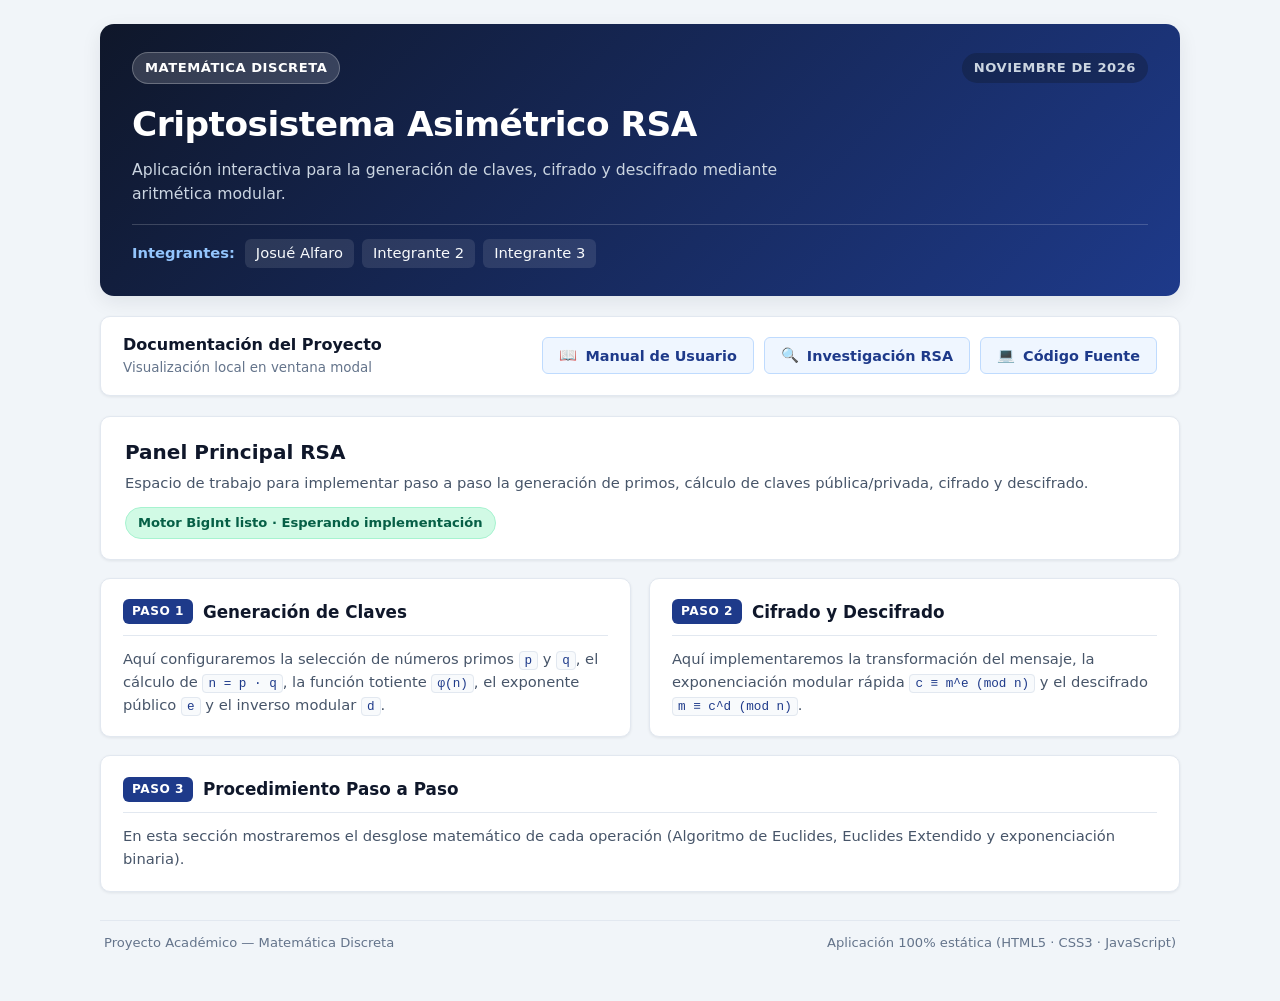
==== index.html @ b25f7390 "Estructura inicial Paso 1" ====
<!DOCTYPE html>
<html lang="es">
<head>
  <meta charset="UTF-8">
  <meta name="viewport" content="width=device-width, initial-scale=1.0">
  <title>Proyecto RSA — Matemática Discreta</title>
  <link rel="stylesheet" href="css/styles.css">
</head>
<body>
  <div class="app-shell">
    <!-- 1) Encabezado formal de presentación -->
    <header class="academic-header">
      <div class="header-top">
        <span class="course-badge">Matemática Discreta</span>
        <span class="date-badge">Noviembre de 2026</span>
      </div>
      <h1 class="project-title">Criptosistema Asimétrico RSA</h1>
      <p class="project-subtitle">
        Aplicación interactiva para la generación de claves, cifrado y descifrado mediante aritmética modular.
      </p>
      <div class="members-bar">
        <span class="members-label">Integrantes:</span>
        <ul class="members-list">
          <li>Josué Alfaro</li>
          <li>Integrante 2</li>
          <li>Integrante 3</li>
        </ul>
      </div>
    </header>

    <!-- 2) Barra de documentos locales (Modal + iframe) -->
    <nav class="docs-toolbar" aria-label="Documentación del proyecto">
      <div class="docs-toolbar-info">
        <span class="toolbar-title">Documentación del Proyecto</span>
        <span class="toolbar-hint">Visualización local en ventana modal</span>
      </div>
      <div class="docs-buttons">
        <button
          type="button"
          class="btn btn-doc"
          data-doc-src="docs/Manual_Usuario_RSA.pdf"
          data-doc-title="Manual de Usuario — RSA"
        >
          <span class="btn-icon" aria-hidden="true">&#128214;</span>
          Manual de Usuario
        </button>
        <button
          type="button"
          class="btn btn-doc"
          data-doc-src="docs/Investigacion_RSA.pdf"
          data-doc-title="Investigación Teórica — RSA"
        >
          <span class="btn-icon" aria-hidden="true">&#128269;</span>
          Investigación RSA
        </button>
        <button
          type="button"
          class="btn btn-doc"
          data-doc-src="docs/Codigo_Fuente_RSA.pdf"
          data-doc-title="Código Fuente — RSA"
        >
          <span class="btn-icon" aria-hidden="true">&#128187;</span>
          Código Fuente
        </button>
      </div>
    </nav>

    <!-- 3) Panel principal para RSA (estructura base para programar paso a paso) -->
    <main class="rsa-main" id="rsa-panel">
      <section class="panel-header-card">
        <div>
          <h2>Panel Principal RSA</h2>
          <p class="panel-description">
            Espacio de trabajo para implementar paso a paso la generación de primos, cálculo de claves pública/privada, cifrado y descifrado.
          </p>
        </div>
        <span class="status-pill" id="rsa-status">Listo para configurar</span>
      </section>

      <div class="rsa-grid">
        <!-- Paso 1: Generación de Claves -->
        <section class="rsa-card" id="rsa-keygen-section">
          <div class="card-header">
            <span class="step-badge">Paso 1</span>
            <h3>Generación de Claves</h3>
          </div>
          <div class="card-body">
            <p class="placeholder-text">
              Aquí configuraremos la selección de números primos <code>p</code> y <code>q</code>, el cálculo de <code>n = p · q</code>, la función totiente <code>φ(n)</code>, el exponente público <code>e</code> y el inverso modular <code>d</code>.
            </p>
          </div>
        </section>

        <!-- Paso 2: Cifrado y Descifrado -->
        <section class="rsa-card" id="rsa-cipher-section">
          <div class="card-header">
            <span class="step-badge">Paso 2</span>
            <h3>Cifrado y Descifrado</h3>
          </div>
          <div class="card-body">
            <p class="placeholder-text">
              Aquí implementaremos la transformación del mensaje, la exponenciación modular rápida <code>c ≡ m^e (mod n)</code> y el descifrado <code>m ≡ c^d (mod n)</code>.
            </p>
          </div>
        </section>

        <!-- Paso 3: Bitácora / Procedimiento Matemático -->
        <section class="rsa-card rsa-card-wide" id="rsa-steps-section">
          <div class="card-header">
            <span class="step-badge">Paso 3</span>
            <h3>Procedimiento Paso a Paso</h3>
          </div>
          <div class="card-body">
            <p class="placeholder-text">
              En esta sección mostraremos el desglose matemático de cada operación (Algoritmo de Euclides, Euclides Extendido y exponenciación binaria).
            </p>
          </div>
        </section>
      </div>
    </main>

    <footer class="app-footer">
      <span>Proyecto Académico — Matemática Discreta</span>
      <span>Aplicación 100% estática (HTML5 · CSS3 · JavaScript)</span>
    </footer>
  </div>

  <!-- Modal para visualizar documentos PDF locales -->
  <div
    class="modal-backdrop"
    id="doc-modal"
    role="dialog"
    aria-modal="true"
    aria-labelledby="modal-title"
    hidden
  >
    <div class="modal-window">
      <div class="modal-header">
        <h2 class="modal-title" id="modal-title">Documento</h2>
        <div class="modal-actions">
          <a
            id="modal-external-link"
            class="btn btn-secondary btn-sm"
            href="#"
            target="_blank"
            rel="noopener noreferrer"
          >
            Abrir aparte
          </a>
          <button
            type="button"
            class="btn btn-close"
            id="modal-close-btn"
            aria-label="Cerrar ventana modal"
          >
            &times;
          </button>
        </div>
      </div>
      <div class="modal-body">
        <iframe
          id="doc-iframe"
          class="doc-iframe"
          title="Visor de documento PDF"
          src=""
        ></iframe>
      </div>
    </div>
  </div>

  <!-- Scripts clásicos para compatibilidad total con file:// -->
  <script src="js/rsa.js"></script>
  <script src="js/app.js"></script>
</body>
</html>
---- css/styles.css ----
:root {
  --bg-page: #f1f5f9;
  --bg-surface: #ffffff;
  --bg-subtle: #f8fafc;
  --text-primary: #0f172a;
  --text-secondary: #475569;
  --text-muted: #64748b;
  --accent-primary: #1e3a8a;
  --accent-secondary: #2563eb;
  --accent-soft: #eff6ff;
  --border-color: #cbd5e1;
  --border-light: #e2e8f0;
  --shadow-sm: 0 1px 3px rgba(15, 23, 42, 0.08);
  --shadow-md: 0 6px 20px rgba(15, 23, 42, 0.08);
  --shadow-modal: 0 24px 48px rgba(15, 23, 42, 0.28);
  --radius-sm: 6px;
  --radius-md: 10px;
  --radius-lg: 14px;
  --font-sans: "Segoe UI", system-ui, -apple-system, BlinkMacSystemFont, Roboto, sans-serif;
  --font-mono: "Cascadia Code", "Consolas", "Courier New", monospace;
}

*,
*::before,
*::after {
  box-sizing: border-box;
  margin: 0;
  padding: 0;
}

body {
  font-family: var(--font-sans);
  background-color: var(--bg-page);
  color: var(--text-primary);
  line-height: 1.55;
  min-height: 100vh;
}

body.modal-open {
  overflow: hidden;
}

.app-shell {
  max-width: 1120px;
  margin: 0 auto;
  padding: 24px 20px 36px;
  display: flex;
  flex-direction: column;
  gap: 20px;
}

/* 1) Encabezado formal */
.academic-header {
  background: linear-gradient(135deg, #0f172a 0%, #1e3a8a 100%);
  color: #ffffff;
  padding: 28px 32px;
  border-radius: var(--radius-lg);
  box-shadow: var(--shadow-md);
}

.header-top {
  display: flex;
  flex-wrap: wrap;
  justify-content: space-between;
  align-items: center;
  gap: 10px;
  margin-bottom: 14px;
}

.course-badge,
.date-badge {
  display: inline-flex;
  align-items: center;
  font-size: 0.82rem;
  font-weight: 600;
  letter-spacing: 0.04em;
  text-transform: uppercase;
  padding: 5px 12px;
  border-radius: 999px;
}

.course-badge {
  background-color: rgba(255, 255, 255, 0.16);
  border: 1px solid rgba(255, 255, 255, 0.25);
}

.date-badge {
  background-color: rgba(15, 23, 42, 0.35);
  color: #cbd5e1;
}

.project-title {
  font-size: clamp(1.55rem, 2.8vw, 2.15rem);
  font-weight: 700;
  letter-spacing: -0.015em;
  margin-bottom: 6px;
}

.project-subtitle {
  color: #cbd5e1;
  font-size: 0.98rem;
  max-width: 72ch;
}

.members-bar {
  margin-top: 18px;
  padding-top: 14px;
  border-top: 1px solid rgba(255, 255, 255, 0.18);
  display: flex;
  flex-wrap: wrap;
  align-items: center;
  gap: 10px;
  font-size: 0.92rem;
}

.members-label {
  font-weight: 600;
  color: #93c5fd;
}

.members-list {
  list-style: none;
  display: flex;
  flex-wrap: wrap;
  gap: 8px;
}

.members-list li {
  background-color: rgba(255, 255, 255, 0.1);
  padding: 3px 11px;
  border-radius: var(--radius-sm);
  color: #f8fafc;
}

/* 2) Barra de documentos */
.docs-toolbar {
  background-color: var(--bg-surface);
  border: 1px solid var(--border-light);
  border-radius: var(--radius-md);
  padding: 16px 22px;
  box-shadow: var(--shadow-sm);
  display: flex;
  flex-wrap: wrap;
  justify-content: space-between;
  align-items: center;
  gap: 14px;
}

.docs-toolbar-info {
  display: flex;
  flex-direction: column;
}

.toolbar-title {
  font-weight: 700;
  font-size: 1rem;
  color: var(--text-primary);
}

.toolbar-hint {
  font-size: 0.84rem;
  color: var(--text-muted);
}

.docs-buttons {
  display: flex;
  flex-wrap: wrap;
  gap: 10px;
}

.btn {
  display: inline-flex;
  align-items: center;
  justify-content: center;
  gap: 8px;
  font-family: inherit;
  font-size: 0.9rem;
  font-weight: 600;
  border: 1px solid transparent;
  border-radius: var(--radius-sm);
  padding: 9px 16px;
  cursor: pointer;
  text-decoration: none;
  transition: background-color 0.16s ease, border-color 0.16s ease, transform 0.12s ease;
}

.btn:active {
  transform: translateY(1px);
}

.btn-doc {
  background-color: var(--accent-soft);
  color: var(--accent-primary);
  border-color: #bfdbfe;
}

.btn-doc:hover,
.btn-doc:focus-visible {
  background-color: var(--accent-secondary);
  color: #ffffff;
  border-color: var(--accent-secondary);
  outline: none;
}

.btn-secondary {
  background-color: var(--bg-subtle);
  color: var(--text-primary);
  border-color: var(--border-color);
}

.btn-secondary:hover,
.btn-secondary:focus-visible {
  background-color: #e2e8f0;
  outline: none;
}

.btn-sm {
  padding: 6px 12px;
  font-size: 0.82rem;
}

.btn-close {
  background-color: transparent;
  color: var(--text-secondary);
  font-size: 1.5rem;
  line-height: 1;
  padding: 4px 10px;
}

.btn-close:hover,
.btn-close:focus-visible {
  background-color: #fee2e2;
  color: #b91c1c;
  outline: none;
}

/* 3) Panel principal RSA */
.rsa-main {
  display: flex;
  flex-direction: column;
  gap: 18px;
}

.panel-header-card {
  background-color: var(--bg-surface);
  border: 1px solid var(--border-light);
  border-radius: var(--radius-md);
  padding: 20px 24px;
  box-shadow: var(--shadow-sm);
  display: flex;
  flex-wrap: wrap;
  justify-content: space-between;
  align-items: center;
  gap: 12px;
}

.panel-header-card h2 {
  font-size: 1.25rem;
  color: var(--text-primary);
  margin-bottom: 4px;
}

.panel-description {
  font-size: 0.92rem;
  color: var(--text-secondary);
}

.status-pill {
  font-size: 0.82rem;
  font-weight: 600;
  color: #065f46;
  background-color: #d1fae5;
  border: 1px solid #a7f3d0;
  padding: 5px 12px;
  border-radius: 999px;
  white-space: nowrap;
}

.rsa-grid {
  display: grid;
  grid-template-columns: repeat(2, minmax(0, 1fr));
  gap: 18px;
}

.rsa-card {
  background-color: var(--bg-surface);
  border: 1px solid var(--border-light);
  border-radius: var(--radius-md);
  padding: 20px 22px;
  box-shadow: var(--shadow-sm);
  display: flex;
  flex-direction: column;
  gap: 12px;
}

.rsa-card-wide {
  grid-column: 1 / -1;
}

.card-header {
  display: flex;
  align-items: center;
  gap: 10px;
  padding-bottom: 10px;
  border-bottom: 1px solid var(--border-light);
}

.step-badge {
  font-size: 0.76rem;
  font-weight: 700;
  text-transform: uppercase;
  letter-spacing: 0.04em;
  background-color: var(--accent-primary);
  color: #ffffff;
  padding: 3px 9px;
  border-radius: var(--radius-sm);
}

.card-header h3 {
  font-size: 1.05rem;
  color: var(--text-primary);
}

.placeholder-text {
  font-size: 0.92rem;
  color: var(--text-secondary);
}

code {
  font-family: var(--font-mono);
  font-size: 0.86em;
  background-color: var(--bg-subtle);
  border: 1px solid var(--border-light);
  padding: 1px 5px;
  border-radius: 4px;
  color: var(--accent-primary);
}

.app-footer {
  margin-top: 8px;
  padding: 12px 4px;
  display: flex;
  flex-wrap: wrap;
  justify-content: space-between;
  gap: 8px;
  font-size: 0.82rem;
  color: var(--text-muted);
  border-top: 1px solid var(--border-light);
}

/* Modal con iframe */
.modal-backdrop[hidden] {
  display: none;
}

.modal-backdrop {
  position: fixed;
  inset: 0;
  z-index: 1000;
  background-color: rgba(15, 23, 42, 0.68);
  display: flex;
  align-items: center;
  justify-content: center;
  padding: 20px;
}

.modal-window {
  width: min(1040px, 100%);
  height: min(88vh, 860px);
  background-color: var(--bg-surface);
  border-radius: var(--radius-lg);
  box-shadow: var(--shadow-modal);
  display: flex;
  flex-direction: column;
  overflow: hidden;
}

.modal-header {
  display: flex;
  align-items: center;
  justify-content: space-between;
  gap: 12px;
  padding: 14px 20px;
  background-color: var(--bg-subtle);
  border-bottom: 1px solid var(--border-light);
}

.modal-title {
  font-size: 1.05rem;
  font-weight: 700;
  color: var(--text-primary);
}

.modal-actions {
  display: flex;
  align-items: center;
  gap: 8px;
}

.modal-body {
  flex: 1;
  background-color: #334155;
}

.doc-iframe {
  width: 100%;
  height: 100%;
  border: none;
  display: block;
}

@media (max-width: 768px) {
  .academic-header {
    padding: 22px 20px;
  }

  .rsa-grid {
    grid-template-columns: 1fr;
  }

  .modal-backdrop {
    padding: 10px;
  }

  .modal-window {
    height: 92vh;
  }
}
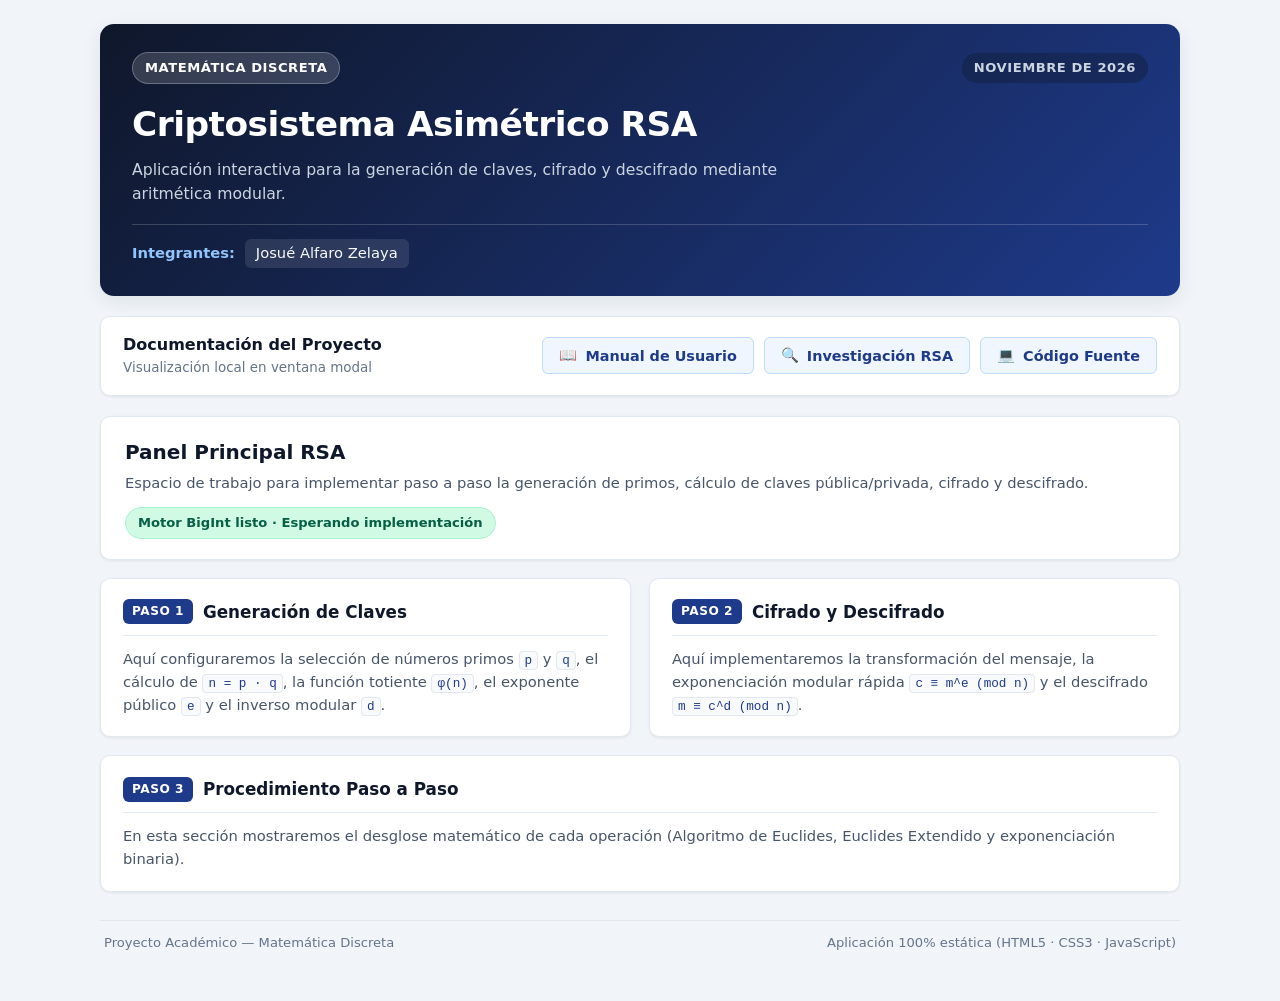
==== commit b5e31eb5: "p1.6" ====
--- a/index.html
+++ b/index.html
@@ -21,9 +21,7 @@
       <div class="members-bar">
         <span class="members-label">Integrantes:</span>
         <ul class="members-list">
-          <li>Josué Alfaro</li>
-          <li>Integrante 2</li>
-          <li>Integrante 3</li>
+          <li>Josué Alfaro Zelaya</li>
         </ul>
       </div>
     </header>
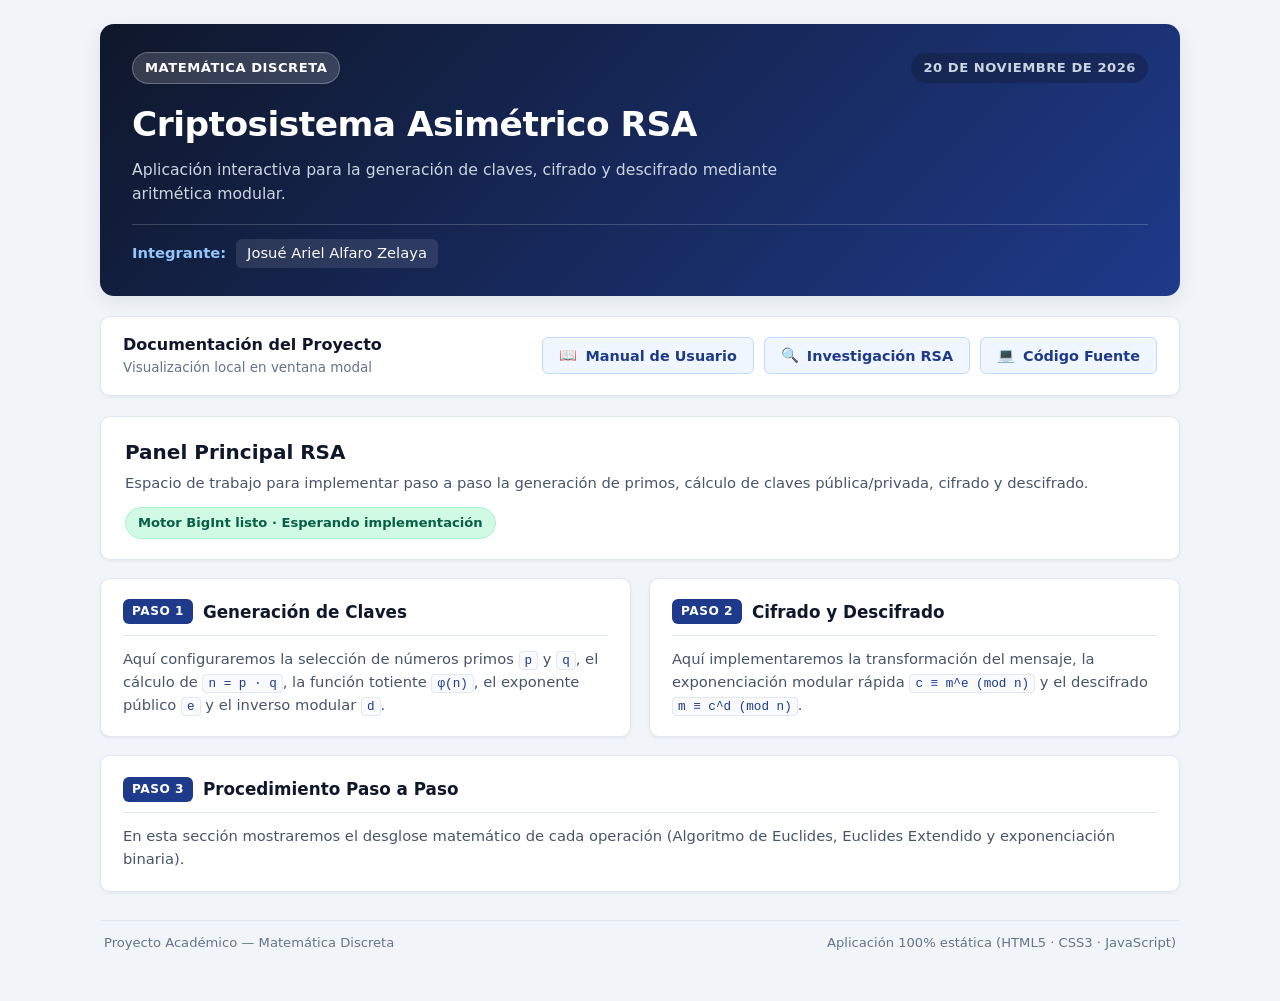
==== commit e8667304: "Paso 1 completado: portada final y ajuste de modal PDF" ====
--- a/index.html
+++ b/index.html
@@ -12,16 +12,16 @@
     <header class="academic-header">
       <div class="header-top">
         <span class="course-badge">Matemática Discreta</span>
-        <span class="date-badge">Noviembre de 2026</span>
+        <span class="date-badge">20 de noviembre de 2026</span>
       </div>
       <h1 class="project-title">Criptosistema Asimétrico RSA</h1>
       <p class="project-subtitle">
         Aplicación interactiva para la generación de claves, cifrado y descifrado mediante aritmética modular.
       </p>
       <div class="members-bar">
-        <span class="members-label">Integrantes:</span>
+        <span class="members-label">Integrante:</span>
         <ul class="members-list">
-          <li>Josué Alfaro Zelaya</li>
+          <li>Josué Ariel Alfaro Zelaya</li>
         </ul>
       </div>
     </header>
@@ -160,7 +160,7 @@
           id="doc-iframe"
           class="doc-iframe"
           title="Visor de documento PDF"
-          src=""
+          src="about:blank"
         ></iframe>
       </div>
     </div>
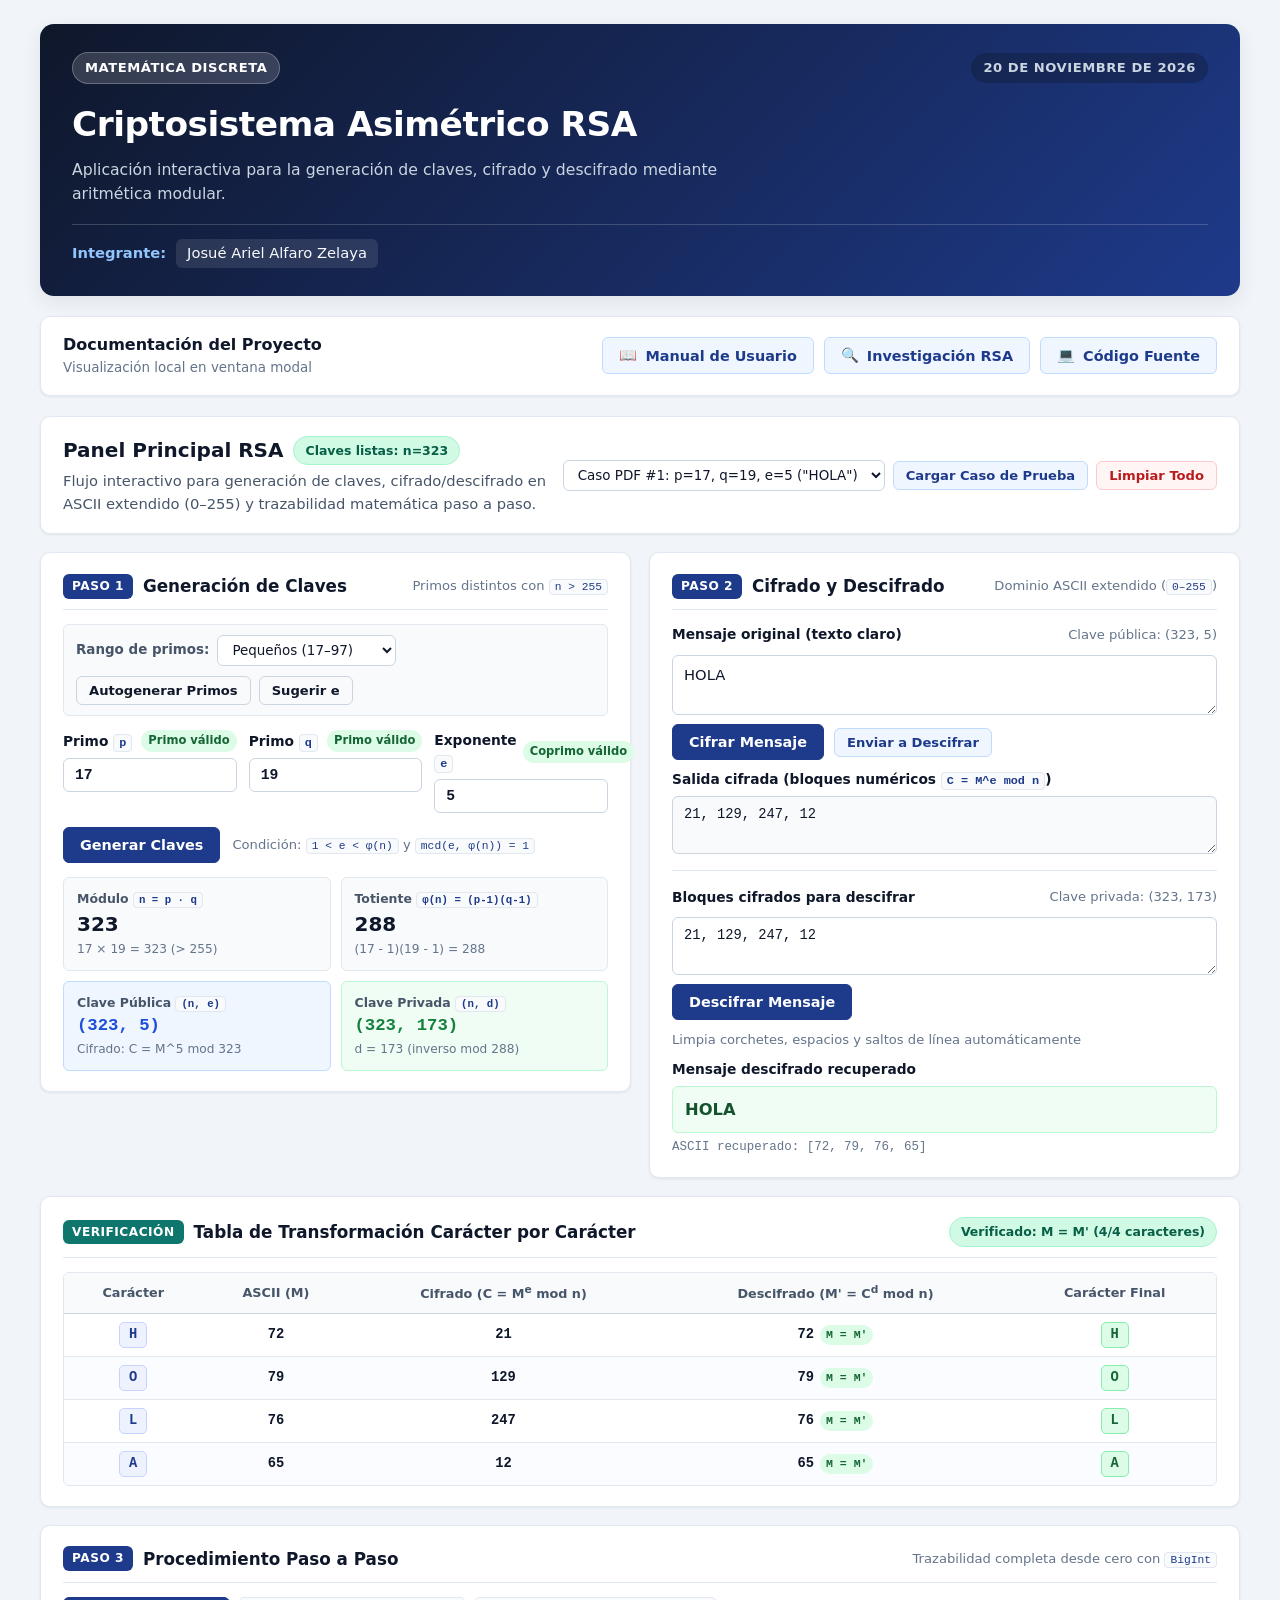
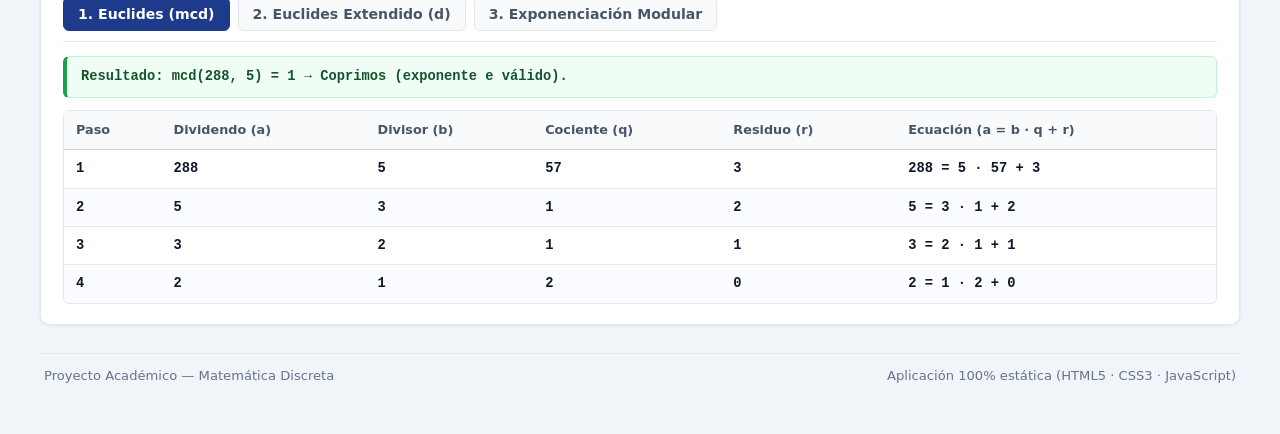
==== commit cf800f22: "feat(fase-3): interfaz interactiva, validaciones y paso a paso" ====
--- a/index.html
+++ b/index.html
@@ -63,55 +63,460 @@
       </div>
     </nav>
 
-    <!-- 3) Panel principal para RSA (estructura base para programar paso a paso) -->
+    <!-- 3) Panel principal para RSA -->
     <main class="rsa-main" id="rsa-panel">
       <section class="panel-header-card">
-        <div>
-          <h2>Panel Principal RSA</h2>
+        <div class="panel-header-info">
+          <div class="panel-title-row">
+            <h2>Panel Principal RSA</h2>
+            <span class="status-pill" id="rsa-status">Motor listo</span>
+          </div>
           <p class="panel-description">
-            Espacio de trabajo para implementar paso a paso la generación de primos, cálculo de claves pública/privada, cifrado y descifrado.
+            Flujo interactivo para generación de claves, cifrado/descifrado en ASCII extendido (0–255) y trazabilidad matemática paso a paso.
           </p>
         </div>
-        <span class="status-pill" id="rsa-status">Listo para configurar</span>
+        <div class="panel-global-actions">
+          <div class="demo-picker-group">
+            <label for="select-demo-case" class="sr-only">Seleccionar caso de prueba oficial</label>
+            <select id="select-demo-case" class="form-select form-select-sm" title="Caso de prueba oficial del PDF">
+              <option value="caso1" selected>Caso PDF #1: p=17, q=19, e=5 ("HOLA")</option>
+              <option value="caso2">Caso PDF #2: p=19, q=23, e=5 ("RSA")</option>
+            </select>
+            <button type="button" id="btn-load-demo" class="btn btn-accent-soft btn-sm">
+              Cargar Caso de Prueba
+            </button>
+          </div>
+          <button type="button" id="btn-clear-all" class="btn btn-danger-outline btn-sm">
+            Limpiar Todo
+          </button>
+        </div>
       </section>
 
       <div class="rsa-grid">
         <!-- Paso 1: Generación de Claves -->
-        <section class="rsa-card" id="rsa-keygen-section">
+        <section class="rsa-card" id="rsa-keygen-section" aria-labelledby="keygen-heading">
           <div class="card-header">
-            <span class="step-badge">Paso 1</span>
-            <h3>Generación de Claves</h3>
-          </div>
+            <div class="card-header-left">
+              <span class="step-badge">Paso 1</span>
+              <h3 id="keygen-heading">Generación de Claves</h3>
+            </div>
+            <span class="card-subtitle">Primos distintos con <code>n &gt; 255</code></span>
+          </div>
+
           <div class="card-body">
-            <p class="placeholder-text">
-              Aquí configuraremos la selección de números primos <code>p</code> y <code>q</code>, el cálculo de <code>n = p · q</code>, la función totiente <code>φ(n)</code>, el exponente público <code>e</code> y el inverso modular <code>d</code>.
-            </p>
+            <!-- Controles de autogeneración y sugerencia -->
+            <div class="keygen-toolbar">
+              <div class="range-control">
+                <label for="prime-range" class="field-label-inline">Rango de primos:</label>
+                <select id="prime-range" class="form-select form-select-sm">
+                  <option value="pequenos" selected>Pequeños (17–97)</option>
+                  <option value="medianos">Medianos (101–499)</option>
+                </select>
+              </div>
+              <div class="toolbar-btn-group">
+                <button type="button" id="btn-autogen-primes" class="btn btn-secondary btn-sm">
+                  Autogenerar Primos
+                </button>
+                <button type="button" id="btn-suggest-e" class="btn btn-secondary btn-sm">
+                  Sugerir e
+                </button>
+              </div>
+            </div>
+
+            <!-- Entradas manuales p, q, e -->
+            <div class="keygen-inputs-grid">
+              <div class="form-field">
+                <div class="label-row">
+                  <label for="input-p">Primo <code>p</code></label>
+                  <span class="field-badge badge-neutral" id="badge-p-status">Sin validar</span>
+                </div>
+                <input
+                  type="text"
+                  inputmode="numeric"
+                  id="input-p"
+                  class="form-input"
+                  placeholder="Ej. 17"
+                  autocomplete="off"
+                >
+              </div>
+
+              <div class="form-field">
+                <div class="label-row">
+                  <label for="input-q">Primo <code>q</code></label>
+                  <span class="field-badge badge-neutral" id="badge-q-status">Sin validar</span>
+                </div>
+                <input
+                  type="text"
+                  inputmode="numeric"
+                  id="input-q"
+                  class="form-input"
+                  placeholder="Ej. 19"
+                  autocomplete="off"
+                >
+              </div>
+
+              <div class="form-field">
+                <div class="label-row">
+                  <label for="input-e">Exponente <code>e</code></label>
+                  <span class="field-badge badge-neutral" id="badge-e-status">Sin validar</span>
+                </div>
+                <input
+                  type="text"
+                  inputmode="numeric"
+                  id="input-e"
+                  class="form-input"
+                  placeholder="Ej. 5"
+                  autocomplete="off"
+                >
+              </div>
+            </div>
+
+            <div class="keygen-submit-row">
+              <button type="button" id="btn-generate-keys" class="btn btn-primary">
+                Generar Claves
+              </button>
+              <span class="helper-hint">
+                Condición: <code>1 &lt; e &lt; φ(n)</code> y <code>mcd(e, φ(n)) = 1</code>
+              </span>
+            </div>
+
+            <!-- Alerta roja de validación matemática -->
+            <div id="keygen-alert" class="alert-box alert-error" role="alert" hidden>
+              <div class="alert-header">
+                <span class="alert-icon" aria-hidden="true">&#9888;</span>
+                <strong class="alert-title">Parámetros inválidos para RSA</strong>
+              </div>
+              <p id="keygen-alert-message" class="alert-message"></p>
+              <div id="keygen-suggestions" class="alert-suggestions" hidden></div>
+            </div>
+
+            <!-- Tarjetas visuales de resultados -->
+            <div class="key-metrics-grid" aria-live="polite">
+              <article class="metric-card">
+                <span class="metric-label">Módulo <code>n = p · q</code></span>
+                <strong class="metric-value" id="val-n">—</strong>
+                <span class="metric-detail" id="detail-n">Esperando primos válidos</span>
+              </article>
+
+              <article class="metric-card">
+                <span class="metric-label">Totiente <code>φ(n) = (p-1)(q-1)</code></span>
+                <strong class="metric-value" id="val-phi">—</strong>
+                <span class="metric-detail" id="detail-phi">Esperando primos válidos</span>
+              </article>
+
+              <article class="metric-card metric-card-public">
+                <span class="metric-label">Clave Pública <code>(n, e)</code></span>
+                <strong class="metric-value metric-value-mono" id="val-public-key">—</strong>
+                <span class="metric-detail" id="detail-public-key">Cifrado: C = M^e mod n</span>
+              </article>
+
+              <article class="metric-card metric-card-private">
+                <span class="metric-label">Clave Privada <code>(n, d)</code></span>
+                <strong class="metric-value metric-value-mono" id="val-private-key">—</strong>
+                <span class="metric-detail" id="detail-private-key">Descifrado: M' = C^d mod n</span>
+              </article>
+            </div>
           </div>
         </section>
 
         <!-- Paso 2: Cifrado y Descifrado -->
-        <section class="rsa-card" id="rsa-cipher-section">
+        <section class="rsa-card" id="rsa-cipher-section" aria-labelledby="cipher-heading">
           <div class="card-header">
-            <span class="step-badge">Paso 2</span>
-            <h3>Cifrado y Descifrado</h3>
-          </div>
+            <div class="card-header-left">
+              <span class="step-badge">Paso 2</span>
+              <h3 id="cipher-heading">Cifrado y Descifrado</h3>
+            </div>
+            <span class="card-subtitle">Dominio ASCII extendido (<code>0–255</code>)</span>
+          </div>
+
           <div class="card-body">
-            <p class="placeholder-text">
-              Aquí implementaremos la transformación del mensaje, la exponenciación modular rápida <code>c ≡ m^e (mod n)</code> y el descifrado <code>m ≡ c^d (mod n)</code>.
-            </p>
+            <!-- Alerta roja de validación de cifrado/descifrado -->
+            <div id="cipher-alert" class="alert-box alert-error" role="alert" hidden>
+              <div class="alert-header">
+                <span class="alert-icon" aria-hidden="true">&#9888;</span>
+                <strong class="alert-title">Error en Cifrado / Descifrado</strong>
+              </div>
+              <p id="cipher-alert-message" class="alert-message"></p>
+            </div>
+
+            <!-- Bloque de Cifrado -->
+            <div class="cipher-block">
+              <div class="label-row">
+                <label for="input-plaintext">Mensaje original (texto claro)</label>
+                <span class="helper-hint" id="encrypt-key-hint">Clave pública: —</span>
+              </div>
+              <textarea
+                id="input-plaintext"
+                class="form-textarea"
+                rows="2"
+                placeholder="Escribe el mensaje en ASCII extendido (0–255), ej: HOLA o Mate Discreta 2026"
+              ></textarea>
+
+              <div class="cipher-actions-row">
+                <button type="button" id="btn-encrypt" class="btn btn-primary">
+                  Cifrar Mensaje
+                </button>
+                <button type="button" id="btn-send-to-decrypt" class="btn btn-accent-soft btn-sm">
+                  Enviar a Descifrar
+                </button>
+              </div>
+
+              <div class="output-field">
+                <label for="output-ciphertext">Salida cifrada (bloques numéricos <code>C = M^e mod n</code>)</label>
+                <textarea
+                  id="output-ciphertext"
+                  class="form-textarea form-textarea-mono"
+                  rows="2"
+                  readonly
+                  placeholder="Aquí aparecerán los bloques cifrados, ej: 21, 129, 247, 12"
+                ></textarea>
+              </div>
+            </div>
+
+            <hr class="section-divider">
+
+            <!-- Bloque de Descifrado -->
+            <div class="cipher-block">
+              <div class="label-row">
+                <label for="input-ciphertext">Bloques cifrados para descifrar</label>
+                <span class="helper-hint" id="decrypt-key-hint">Clave privada: —</span>
+              </div>
+              <textarea
+                id="input-ciphertext"
+                class="form-textarea form-textarea-mono"
+                rows="2"
+                placeholder="Acepta comas, corchetes o espacios: 21, 129, 247, 12  o  [21, 129, 247, 12]"
+              ></textarea>
+
+              <div class="cipher-actions-row">
+                <button type="button" id="btn-decrypt" class="btn btn-primary">
+                  Descifrar Mensaje
+                </button>
+                <span class="helper-hint">Limpia corchetes, espacios y saltos de línea automáticamente</span>
+              </div>
+
+              <div class="output-field">
+                <span class="output-label">Mensaje descifrado recuperado</span>
+                <div id="output-decrypted" class="decrypted-output" aria-live="polite">—</div>
+                <div id="output-decrypted-ascii" class="decrypted-ascii-meta">Esperando bloques para descifrar</div>
+              </div>
+            </div>
           </div>
         </section>
 
-        <!-- Paso 3: Bitácora / Procedimiento Matemático -->
-        <section class="rsa-card rsa-card-wide" id="rsa-steps-section">
+        <!-- Tabla compacta integrada de transformación -->
+        <section class="rsa-card rsa-card-wide" id="rsa-table-section" aria-labelledby="table-heading">
           <div class="card-header">
-            <span class="step-badge">Paso 3</span>
-            <h3>Procedimiento Paso a Paso</h3>
+            <div class="card-header-left">
+              <span class="step-badge step-badge-secondary">Verificación</span>
+              <h3 id="table-heading">Tabla de Transformación Carácter por Carácter</h3>
+            </div>
+            <span class="status-pill status-idle" id="transformation-summary">Sin operaciones</span>
           </div>
           <div class="card-body">
-            <p class="placeholder-text">
-              En esta sección mostraremos el desglose matemático de cada operación (Algoritmo de Euclides, Euclides Extendido y exponenciación binaria).
-            </p>
+            <div class="table-scroll">
+              <table class="data-table transformation-table">
+                <thead>
+                  <tr>
+                    <th>Carácter</th>
+                    <th>ASCII (M)</th>
+                    <th>Cifrado (C = M<sup>e</sup> mod n)</th>
+                    <th>Descifrado (M' = C<sup>d</sup> mod n)</th>
+                    <th>Carácter Final</th>
+                  </tr>
+                </thead>
+                <tbody id="transformation-tbody">
+                  <tr>
+                    <td colspan="5" class="table-empty">
+                      Cifra o descifra un mensaje para inspeccionar la transformación carácter por carácter.
+                    </td>
+                  </tr>
+                </tbody>
+              </table>
+            </div>
+          </div>
+        </section>
+
+        <!-- Paso 3: Procedimiento Paso a Paso con 3 Pestañas -->
+        <section class="rsa-card rsa-card-wide" id="rsa-steps-section" aria-labelledby="steps-heading">
+          <div class="card-header">
+            <div class="card-header-left">
+              <span class="step-badge">Paso 3</span>
+              <h3 id="steps-heading">Procedimiento Paso a Paso</h3>
+            </div>
+            <span class="card-subtitle">Trazabilidad completa desde cero con <code>BigInt</code></span>
+          </div>
+
+          <div class="card-body">
+            <!-- Barra horizontal de 3 pestañas -->
+            <div class="tabs-bar" role="tablist" aria-label="Desglose de algoritmos RSA">
+              <button
+                type="button"
+                id="tab-btn-euclides"
+                class="tab-btn is-active"
+                role="tab"
+                aria-selected="true"
+                aria-controls="tab-panel-euclides"
+                data-tab="euclides"
+              >
+                1. Euclides (mcd)
+              </button>
+              <button
+                type="button"
+                id="tab-btn-extendido"
+                class="tab-btn"
+                role="tab"
+                aria-selected="false"
+                aria-controls="tab-panel-extendido"
+                data-tab="extendido"
+              >
+                2. Euclides Extendido (d)
+              </button>
+              <button
+                type="button"
+                id="tab-btn-exponenciacion"
+                class="tab-btn"
+                role="tab"
+                aria-selected="false"
+                aria-controls="tab-panel-exponenciacion"
+                data-tab="exponenciacion"
+              >
+                3. Exponenciación Modular
+              </button>
+            </div>
+
+            <!-- Pestaña 1: Algoritmo de Euclides (mcd) -->
+            <div
+              id="tab-panel-euclides"
+              class="tab-panel"
+              role="tabpanel"
+              aria-labelledby="tab-btn-euclides"
+            >
+              <div id="euclides-summary" class="step-summary-box is-idle">
+                Genera o valida claves para ver las divisiones sucesivas de <code>mcd(e, φ(n))</code>.
+              </div>
+              <div class="table-scroll">
+                <table class="data-table">
+                  <thead>
+                    <tr>
+                      <th>Paso</th>
+                      <th>Dividendo (a)</th>
+                      <th>Divisor (b)</th>
+                      <th>Cociente (q)</th>
+                      <th>Residuo (r)</th>
+                      <th>Ecuación (a = b · q + r)</th>
+                    </tr>
+                  </thead>
+                  <tbody id="euclides-tbody">
+                    <tr>
+                      <td colspan="6" class="table-empty">Sin datos del Algoritmo de Euclides.</td>
+                    </tr>
+                  </tbody>
+                </table>
+              </div>
+            </div>
+
+            <!-- Pestaña 2: Algoritmo Extendido de Euclides (d) -->
+            <div
+              id="tab-panel-extendido"
+              class="tab-panel"
+              role="tabpanel"
+              aria-labelledby="tab-btn-extendido"
+              hidden
+            >
+              <div id="extendido-summary" class="step-summary-box is-idle">
+                Genera claves válidas para ver la identidad de Bézout y la normalización del inverso modular <code>d</code>.
+              </div>
+              <div class="table-scroll">
+                <table class="data-table">
+                  <thead>
+                    <tr>
+                      <th>Paso</th>
+                      <th>División Sucesiva</th>
+                      <th>Cálculo del Coeficiente (t<sub>i</sub>)</th>
+                      <th>Combinación Lineal Parcial</th>
+                    </tr>
+                  </thead>
+                  <tbody id="extendido-tbody">
+                    <tr>
+                      <td colspan="4" class="table-empty">Sin datos de Euclides Extendido.</td>
+                    </tr>
+                  </tbody>
+                </table>
+              </div>
+            </div>
+
+            <!-- Pestaña 3: Exponenciación Modular Binaria -->
+            <div
+              id="tab-panel-exponenciacion"
+              class="tab-panel"
+              role="tabpanel"
+              aria-labelledby="tab-btn-exponenciacion"
+              hidden
+            >
+              <div class="exp-selector-bar">
+                <label for="select-exp-block" class="field-label-inline">
+                  Carácter / bloque a inspeccionar:
+                </label>
+                <select id="select-exp-block" class="form-select form-select-sm">
+                  <option value="">Sin bloques cifrados o descifrados</option>
+                </select>
+              </div>
+
+              <div class="exp-subpanels-grid">
+                <div class="exp-subpanel">
+                  <h4 class="exp-subpanel-title">Cifrado Binario (<code>C = M^e mod n</code>)</h4>
+                  <div id="exp-encrypt-meta" class="step-summary-box is-idle">
+                    Cifra un mensaje para ver la exponenciación binaria de cifrado.
+                  </div>
+                  <div class="table-scroll">
+                    <table class="data-table data-table-compact">
+                      <thead>
+                        <tr>
+                          <th>Iter.</th>
+                          <th>2<sup>i</sup></th>
+                          <th>Bit</th>
+                          <th>Base mod n</th>
+                          <th>Acumulado</th>
+                          <th>Cuadrado siguiente</th>
+                        </tr>
+                      </thead>
+                      <tbody id="exp-encrypt-tbody">
+                        <tr>
+                          <td colspan="6" class="table-empty">Sin datos de exponenciación de cifrado.</td>
+                        </tr>
+                      </tbody>
+                    </table>
+                  </div>
+                </div>
+
+                <div class="exp-subpanel">
+                  <h4 class="exp-subpanel-title">Descifrado Binario (<code>M' = C^d mod n</code>)</h4>
+                  <div id="exp-decrypt-meta" class="step-summary-box is-idle">
+                    Descifra o cifra un mensaje para ver la exponenciación binaria de descifrado.
+                  </div>
+                  <div class="table-scroll">
+                    <table class="data-table data-table-compact">
+                      <thead>
+                        <tr>
+                          <th>Iter.</th>
+                          <th>2<sup>i</sup></th>
+                          <th>Bit</th>
+                          <th>Base mod n</th>
+                          <th>Acumulado</th>
+                          <th>Cuadrado siguiente</th>
+                        </tr>
+                      </thead>
+                      <tbody id="exp-decrypt-tbody">
+                        <tr>
+                          <td colspan="6" class="table-empty">Sin datos de exponenciación de descifrado.</td>
+                        </tr>
+                      </tbody>
+                    </table>
+                  </div>
+                </div>
+              </div>
+            </div>
           </div>
         </section>
       </div>
--- a/css/styles.css
+++ b/css/styles.css
@@ -41,7 +41,7 @@
 }
 
 .app-shell {
-  max-width: 1120px;
+  max-width: 1240px;
   margin: 0 auto;
   padding: 24px 20px 36px;
   display: flex;
@@ -241,23 +241,46 @@
   gap: 18px;
 }
 
+.sr-only {
+  position: absolute;
+  width: 1px;
+  height: 1px;
+  padding: 0;
+  margin: -1px;
+  overflow: hidden;
+  clip: rect(0, 0, 0, 0);
+  white-space: nowrap;
+  border: 0;
+}
+
 .panel-header-card {
   background-color: var(--bg-surface);
   border: 1px solid var(--border-light);
   border-radius: var(--radius-md);
-  padding: 20px 24px;
+  padding: 18px 22px;
   box-shadow: var(--shadow-sm);
   display: flex;
   flex-wrap: wrap;
   justify-content: space-between;
   align-items: center;
-  gap: 12px;
+  gap: 14px;
+}
+
+.panel-header-info {
+  flex: 1 1 360px;
+}
+
+.panel-title-row {
+  display: flex;
+  flex-wrap: wrap;
+  align-items: center;
+  gap: 10px;
+  margin-bottom: 4px;
 }
 
 .panel-header-card h2 {
   font-size: 1.25rem;
   color: var(--text-primary);
-  margin-bottom: 4px;
 }
 
 .panel-description {
@@ -265,21 +288,125 @@
   color: var(--text-secondary);
 }
 
+.panel-global-actions {
+  display: flex;
+  flex-wrap: wrap;
+  align-items: center;
+  gap: 8px;
+}
+
+.demo-picker-group {
+  display: flex;
+  flex-wrap: wrap;
+  align-items: center;
+  gap: 8px;
+}
+
 .status-pill {
-  font-size: 0.82rem;
+  font-size: 0.78rem;
   font-weight: 600;
   color: #065f46;
   background-color: #d1fae5;
   border: 1px solid #a7f3d0;
-  padding: 5px 12px;
+  padding: 4px 11px;
   border-radius: 999px;
   white-space: nowrap;
+}
+
+.status-pill.status-error {
+  color: #991b1b;
+  background-color: #fee2e2;
+  border-color: #fca5a5;
+}
+
+.status-pill.status-idle {
+  color: #475569;
+  background-color: #f1f5f9;
+  border-color: #cbd5e1;
+}
+
+/* Variantes de botones y controles de formulario */
+.btn-primary {
+  background-color: var(--accent-primary);
+  color: #ffffff;
+  border-color: var(--accent-primary);
+}
+
+.btn-primary:hover,
+.btn-primary:focus-visible {
+  background-color: var(--accent-secondary);
+  border-color: var(--accent-secondary);
+  outline: none;
+}
+
+.btn-accent-soft {
+  background-color: var(--accent-soft);
+  color: var(--accent-primary);
+  border-color: #bfdbfe;
+}
+
+.btn-accent-soft:hover,
+.btn-accent-soft:focus-visible {
+  background-color: #dbeafe;
+  border-color: #93c5fd;
+  outline: none;
+}
+
+.btn-danger-outline {
+  background-color: #fff5f5;
+  color: #b91c1c;
+  border-color: #fecaca;
+}
+
+.btn-danger-outline:hover,
+.btn-danger-outline:focus-visible {
+  background-color: #fee2e2;
+  border-color: #fca5a5;
+  outline: none;
+}
+
+.form-select,
+.form-input,
+.form-textarea {
+  font-family: inherit;
+  font-size: 0.92rem;
+  color: var(--text-primary);
+  background-color: #ffffff;
+  border: 1px solid var(--border-color);
+  border-radius: var(--radius-sm);
+  padding: 8px 11px;
+  transition: border-color 0.15s ease, box-shadow 0.15s ease;
+}
+
+.form-select-sm {
+  padding: 6px 10px;
+  font-size: 0.84rem;
+}
+
+.form-select:focus,
+.form-input:focus,
+.form-textarea:focus {
+  outline: none;
+  border-color: var(--accent-secondary);
+  box-shadow: 0 0 0 3px rgba(37, 99, 235, 0.15);
+}
+
+.form-input {
+  width: 100%;
+  font-family: var(--font-mono);
+  font-weight: 600;
+}
+
+.form-input.input-invalid {
+  border-color: #dc2626;
+  background-color: #fef2f2;
 }
 
 .rsa-grid {
   display: grid;
   grid-template-columns: repeat(2, minmax(0, 1fr));
   gap: 18px;
+  align-items: start;
 }
 
 .rsa-card {
@@ -290,7 +417,7 @@
   box-shadow: var(--shadow-sm);
   display: flex;
   flex-direction: column;
-  gap: 12px;
+  gap: 14px;
 }
 
 .rsa-card-wide {
@@ -299,10 +426,29 @@
 
 .card-header {
   display: flex;
+  flex-wrap: wrap;
+  justify-content: space-between;
   align-items: center;
   gap: 10px;
   padding-bottom: 10px;
   border-bottom: 1px solid var(--border-light);
+}
+
+.card-header-left {
+  display: flex;
+  align-items: center;
+  gap: 10px;
+}
+
+.card-subtitle {
+  font-size: 0.82rem;
+  color: var(--text-muted);
+}
+
+.card-body {
+  display: flex;
+  flex-direction: column;
+  gap: 14px;
 }
 
 .step-badge {
@@ -321,6 +467,554 @@
   color: var(--text-primary);
 }
 
+/* Paso 1: Generación de claves */
+.keygen-toolbar {
+  display: flex;
+  flex-wrap: wrap;
+  justify-content: space-between;
+  align-items: center;
+  gap: 10px;
+  padding: 10px 12px;
+  background-color: var(--bg-subtle);
+  border: 1px solid var(--border-light);
+  border-radius: var(--radius-sm);
+}
+
+.range-control {
+  display: flex;
+  align-items: center;
+  gap: 8px;
+}
+
+.field-label-inline {
+  font-size: 0.84rem;
+  font-weight: 600;
+  color: var(--text-secondary);
+}
+
+.toolbar-btn-group {
+  display: flex;
+  flex-wrap: wrap;
+  gap: 8px;
+}
+
+.keygen-inputs-grid {
+  display: grid;
+  grid-template-columns: repeat(3, minmax(0, 1fr));
+  gap: 12px;
+}
+
+.form-field {
+  display: flex;
+  flex-direction: column;
+  gap: 6px;
+}
+
+.label-row {
+  display: flex;
+  justify-content: space-between;
+  align-items: center;
+  gap: 6px;
+}
+
+.label-row label {
+  font-size: 0.86rem;
+  font-weight: 600;
+  color: var(--text-primary);
+}
+
+.field-badge {
+  font-size: 0.72rem;
+  font-weight: 600;
+  padding: 2px 7px;
+  border-radius: 999px;
+  white-space: nowrap;
+}
+
+.badge-neutral {
+  background-color: #f1f5f9;
+  color: #64748b;
+}
+
+.badge-ok {
+  background-color: #dcfce7;
+  color: #166534;
+}
+
+.badge-error {
+  background-color: #fee2e2;
+  color: #b91c1c;
+}
+
+.keygen-submit-row {
+  display: flex;
+  flex-wrap: wrap;
+  align-items: center;
+  gap: 12px;
+}
+
+.helper-hint {
+  font-size: 0.82rem;
+  color: var(--text-muted);
+}
+
+/* Alertas rojas de validación */
+.alert-box[hidden] {
+  display: none;
+}
+
+.alert-box {
+  border-radius: var(--radius-sm);
+  padding: 12px 14px;
+  font-size: 0.88rem;
+  display: flex;
+  flex-direction: column;
+  gap: 8px;
+}
+
+.alert-error {
+  background-color: #fef2f2;
+  border: 1px solid #fecaca;
+  border-left: 4px solid #dc2626;
+  color: #991b1b;
+}
+
+.alert-header {
+  display: flex;
+  align-items: center;
+  gap: 7px;
+}
+
+.alert-icon {
+  font-size: 1rem;
+  line-height: 1;
+}
+
+.alert-message {
+  color: #7f1d1d;
+  line-height: 1.45;
+}
+
+.alert-suggestions {
+  display: flex;
+  flex-wrap: wrap;
+  align-items: center;
+  gap: 6px;
+  padding-top: 2px;
+}
+
+.alert-suggestions[hidden] {
+  display: none;
+}
+
+.suggestions-label {
+  font-size: 0.8rem;
+  font-weight: 600;
+  color: #991b1b;
+}
+
+.suggestion-chip {
+  font-family: var(--font-mono);
+  font-size: 0.8rem;
+  font-weight: 700;
+  padding: 3px 9px;
+  border-radius: 999px;
+  border: 1px solid #fca5a5;
+  background-color: #ffffff;
+  color: #b91c1c;
+  cursor: pointer;
+  transition: background-color 0.14s ease, color 0.14s ease;
+}
+
+.suggestion-chip:hover,
+.suggestion-chip:focus-visible {
+  background-color: #dc2626;
+  color: #ffffff;
+  outline: none;
+}
+
+/* Tarjetas visuales de claves */
+.key-metrics-grid {
+  display: grid;
+  grid-template-columns: repeat(2, minmax(0, 1fr));
+  gap: 10px;
+}
+
+.metric-card {
+  background-color: var(--bg-subtle);
+  border: 1px solid var(--border-light);
+  border-radius: var(--radius-sm);
+  padding: 11px 13px;
+  display: flex;
+  flex-direction: column;
+  gap: 3px;
+}
+
+.metric-card-public {
+  background-color: #eff6ff;
+  border-color: #bfdbfe;
+}
+
+.metric-card-private {
+  background-color: #f0fdf4;
+  border-color: #bbf7d0;
+}
+
+.metric-label {
+  font-size: 0.78rem;
+  font-weight: 600;
+  color: var(--text-secondary);
+}
+
+.metric-value {
+  font-size: 1.25rem;
+  font-weight: 700;
+  color: var(--text-primary);
+  line-height: 1.25;
+}
+
+.metric-value-mono {
+  font-family: var(--font-mono);
+  font-size: 1.08rem;
+}
+
+.metric-card-public .metric-value {
+  color: #1d4ed8;
+}
+
+.metric-card-private .metric-value {
+  color: #15803d;
+}
+
+.metric-detail {
+  font-size: 0.76rem;
+  color: var(--text-muted);
+}
+
+/* Paso 2: Cifrado, Descifrado y Tabla de Transformación */
+.step-badge-secondary {
+  background-color: #0f766e;
+}
+
+.cipher-block {
+  display: flex;
+  flex-direction: column;
+  gap: 9px;
+}
+
+.cipher-block label,
+.output-label {
+  font-size: 0.86rem;
+  font-weight: 600;
+  color: var(--text-primary);
+}
+
+.form-textarea {
+  width: 100%;
+  resize: vertical;
+  min-height: 58px;
+  line-height: 1.45;
+}
+
+.form-textarea[readonly] {
+  background-color: var(--bg-subtle);
+  color: var(--text-primary);
+}
+
+.form-textarea-mono {
+  font-family: var(--font-mono);
+  font-size: 0.86rem;
+}
+
+.cipher-actions-row {
+  display: flex;
+  flex-wrap: wrap;
+  align-items: center;
+  gap: 10px;
+}
+
+.output-field {
+  display: flex;
+  flex-direction: column;
+  gap: 5px;
+}
+
+.section-divider {
+  border: 0;
+  border-top: 1px solid var(--border-light);
+  margin: 2px 0;
+}
+
+.decrypted-output {
+  background-color: #f0fdf4;
+  border: 1px solid #bbf7d0;
+  border-radius: var(--radius-sm);
+  padding: 10px 12px;
+  font-size: 1.02rem;
+  font-weight: 600;
+  color: #14532d;
+  min-height: 44px;
+  word-break: break-word;
+  white-space: pre-wrap;
+}
+
+.decrypted-output.is-empty {
+  background-color: var(--bg-subtle);
+  border-color: var(--border-light);
+  color: var(--text-muted);
+  font-weight: 400;
+}
+
+.decrypted-ascii-meta {
+  font-family: var(--font-mono);
+  font-size: 0.78rem;
+  color: var(--text-muted);
+}
+
+.table-scroll {
+  width: 100%;
+  overflow-x: auto;
+  border: 1px solid var(--border-light);
+  border-radius: var(--radius-sm);
+}
+
+.data-table {
+  width: 100%;
+  border-collapse: collapse;
+  font-size: 0.86rem;
+  text-align: left;
+}
+
+.data-table th {
+  background-color: var(--bg-subtle);
+  color: var(--text-secondary);
+  font-weight: 700;
+  font-size: 0.8rem;
+  padding: 9px 12px;
+  border-bottom: 1px solid var(--border-color);
+  white-space: nowrap;
+}
+
+.data-table td {
+  padding: 8px 12px;
+  border-bottom: 1px solid var(--border-light);
+  color: var(--text-primary);
+  vertical-align: middle;
+}
+
+.data-table tbody tr:last-child td {
+  border-bottom: none;
+}
+
+.data-table tbody tr:nth-child(even) {
+  background-color: #fafcff;
+}
+
+.data-table .mono-cell {
+  font-family: var(--font-mono);
+  font-weight: 600;
+}
+
+.transformation-table th,
+.transformation-table td {
+  text-align: center;
+}
+
+.char-pill {
+  display: inline-flex;
+  align-items: center;
+  justify-content: center;
+  min-width: 28px;
+  height: 26px;
+  padding: 0 7px;
+  border-radius: 5px;
+  font-family: var(--font-mono);
+  font-weight: 700;
+  background-color: #eef2ff;
+  border: 1px solid #c7d2fe;
+  color: #1e3a8a;
+}
+
+.char-pill-space {
+  background-color: #f1f5f9;
+  border-color: #cbd5e1;
+  color: #475569;
+  font-size: 0.78rem;
+}
+
+.char-pill-final {
+  background-color: #dcfce7;
+  border-color: #86efac;
+  color: #166534;
+}
+
+.match-badge {
+  display: inline-block;
+  margin-left: 6px;
+  font-size: 0.72rem;
+  font-weight: 700;
+  padding: 1px 6px;
+  border-radius: 999px;
+  background-color: #dcfce7;
+  color: #166534;
+}
+
+.table-empty {
+  text-align: center;
+  color: var(--text-muted);
+  padding: 18px 12px !important;
+  font-style: italic;
+}
+
+/* Paso 3: Procedimiento Paso a Paso con Pestañas */
+.tabs-bar {
+  display: flex;
+  flex-wrap: wrap;
+  gap: 8px;
+  border-bottom: 1px solid var(--border-light);
+  padding-bottom: 10px;
+}
+
+.tab-btn {
+  font-family: inherit;
+  font-size: 0.88rem;
+  font-weight: 600;
+  color: var(--text-secondary);
+  background-color: var(--bg-subtle);
+  border: 1px solid var(--border-light);
+  border-radius: var(--radius-sm);
+  padding: 8px 14px;
+  cursor: pointer;
+  transition: background-color 0.15s ease, color 0.15s ease, border-color 0.15s ease;
+}
+
+.tab-btn:hover,
+.tab-btn:focus-visible {
+  background-color: #e2e8f0;
+  color: var(--text-primary);
+  outline: none;
+}
+
+.tab-btn.is-active {
+  background-color: var(--accent-primary);
+  border-color: var(--accent-primary);
+  color: #ffffff;
+}
+
+.tab-panel[hidden] {
+  display: none;
+}
+
+.tab-panel {
+  display: flex;
+  flex-direction: column;
+  gap: 12px;
+}
+
+.step-summary-box {
+  background-color: var(--accent-soft);
+  border: 1px solid #bfdbfe;
+  border-left: 4px solid var(--accent-secondary);
+  border-radius: var(--radius-sm);
+  padding: 10px 14px;
+  font-size: 0.86rem;
+  color: var(--text-primary);
+  line-height: 1.5;
+}
+
+.step-summary-box.is-idle {
+  background-color: var(--bg-subtle);
+  border-color: var(--border-light);
+  border-left-color: var(--border-color);
+  color: var(--text-secondary);
+}
+
+.step-summary-box.is-error {
+  background-color: #fef2f2;
+  border-color: #fecaca;
+  border-left-color: #dc2626;
+  color: #991b1b;
+}
+
+.step-summary-box.is-success {
+  background-color: #f0fdf4;
+  border-color: #bbf7d0;
+  border-left-color: #16a34a;
+  color: #14532d;
+}
+
+.summary-lines {
+  display: flex;
+  flex-direction: column;
+  gap: 4px;
+}
+
+.summary-mono {
+  font-family: var(--font-mono);
+  font-weight: 600;
+}
+
+.exp-selector-bar {
+  display: flex;
+  flex-wrap: wrap;
+  align-items: center;
+  gap: 10px;
+  padding: 10px 12px;
+  background-color: var(--bg-subtle);
+  border: 1px solid var(--border-light);
+  border-radius: var(--radius-sm);
+}
+
+.exp-subpanels-grid {
+  display: grid;
+  grid-template-columns: repeat(2, minmax(0, 1fr));
+  gap: 14px;
+  align-items: start;
+}
+
+.exp-subpanel {
+  display: flex;
+  flex-direction: column;
+  gap: 10px;
+  min-width: 0;
+}
+
+.exp-subpanel-title {
+  font-size: 0.94rem;
+  font-weight: 700;
+  color: var(--text-primary);
+}
+
+.data-table-compact th,
+.data-table-compact td {
+  padding: 7px 9px;
+  font-size: 0.8rem;
+}
+
+.bit-pill {
+  display: inline-flex;
+  align-items: center;
+  justify-content: center;
+  width: 22px;
+  height: 22px;
+  border-radius: 999px;
+  font-family: var(--font-mono);
+  font-weight: 700;
+  font-size: 0.78rem;
+}
+
+.bit-1 {
+  background-color: #dcfce7;
+  color: #166534;
+  border: 1px solid #86efac;
+}
+
+.bit-0 {
+  background-color: #f1f5f9;
+  color: #64748b;
+  border: 1px solid #cbd5e1;
+}
+
 .placeholder-text {
   font-size: 0.92rem;
   color: var(--text-secondary);
@@ -409,12 +1103,25 @@
   display: block;
 }
 
+@media (max-width: 1024px) {
+  .exp-subpanels-grid {
+    grid-template-columns: 1fr;
+  }
+}
+
+@media (max-width: 900px) {
+  .rsa-grid {
+    grid-template-columns: 1fr;
+  }
+}
+
 @media (max-width: 768px) {
   .academic-header {
     padding: 22px 20px;
   }
 
-  .rsa-grid {
+  .keygen-inputs-grid,
+  .key-metrics-grid {
     grid-template-columns: 1fr;
   }
 
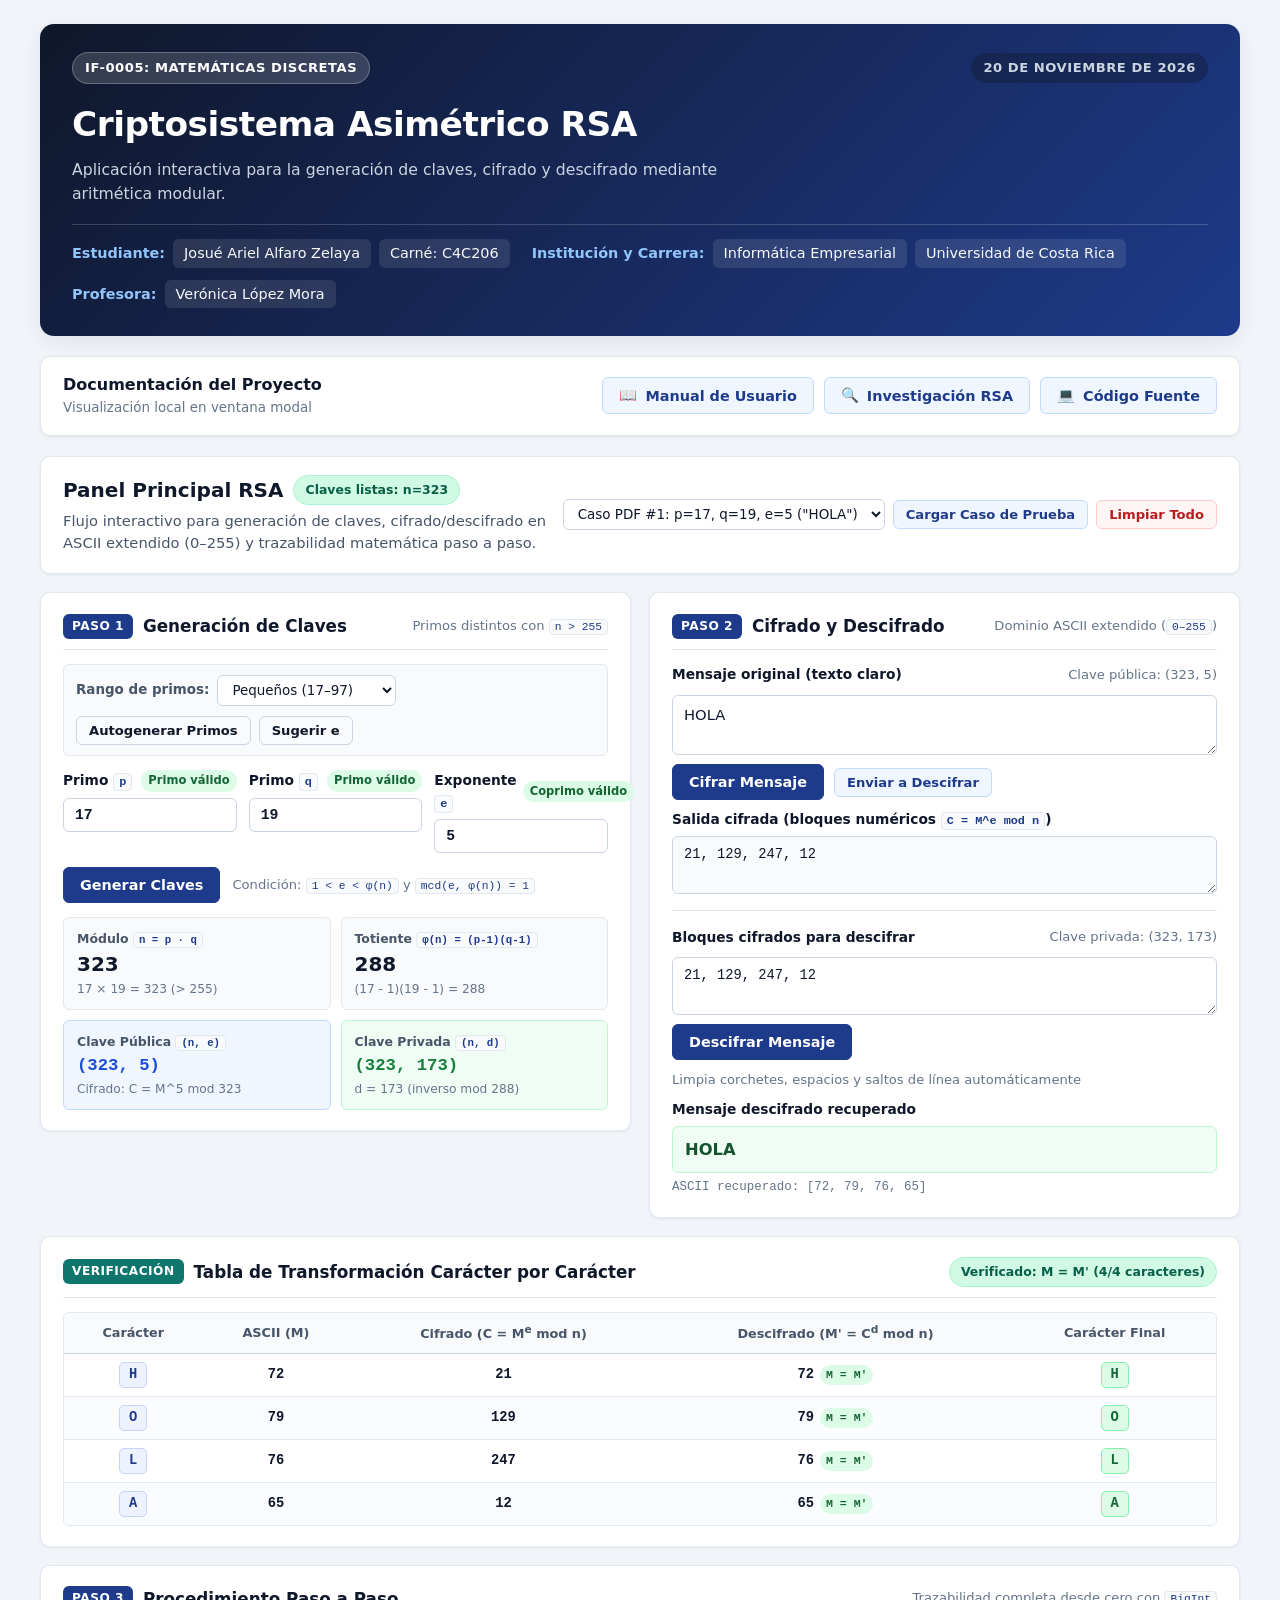
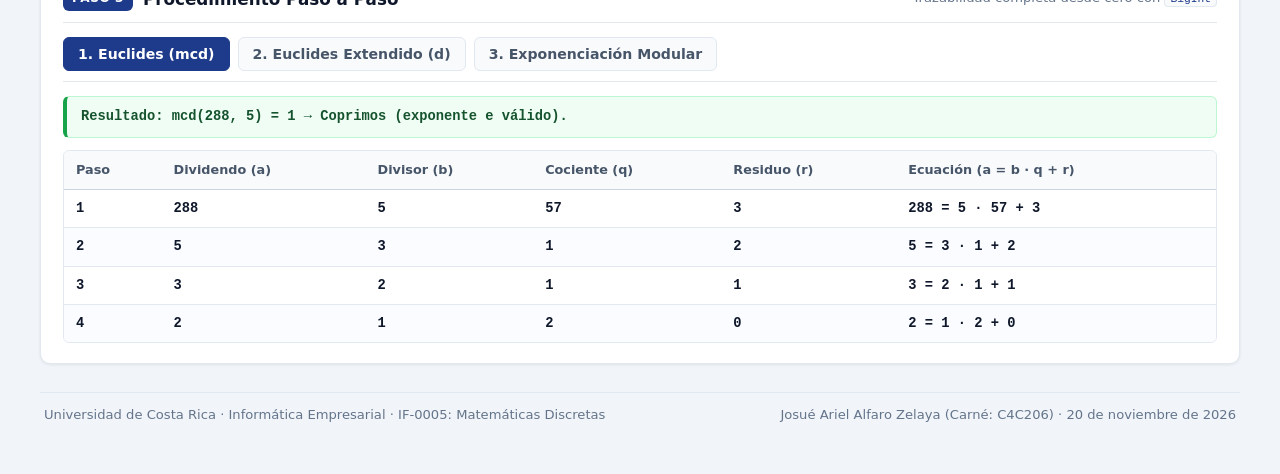
==== commit add2d64c: "feat(fase-5): manual, codigo fuente PDF, portada institucional y proyecto completo" ====
--- a/index.html
+++ b/index.html
@@ -3,7 +3,7 @@
 <head>
   <meta charset="UTF-8">
   <meta name="viewport" content="width=device-width, initial-scale=1.0">
-  <title>Proyecto RSA — Matemática Discreta</title>
+  <title>Criptosistema Asimétrico RSA — IF-0005: Matemáticas Discretas</title>
   <link rel="stylesheet" href="css/styles.css">
 </head>
 <body>
@@ -11,7 +11,7 @@
     <!-- 1) Encabezado formal de presentación -->
     <header class="academic-header">
       <div class="header-top">
-        <span class="course-badge">Matemática Discreta</span>
+        <span class="course-badge">IF-0005: Matemáticas Discretas</span>
         <span class="date-badge">20 de noviembre de 2026</span>
       </div>
       <h1 class="project-title">Criptosistema Asimétrico RSA</h1>
@@ -19,10 +19,26 @@
         Aplicación interactiva para la generación de claves, cifrado y descifrado mediante aritmética modular.
       </p>
       <div class="members-bar">
-        <span class="members-label">Integrante:</span>
-        <ul class="members-list">
-          <li>Josué Ariel Alfaro Zelaya</li>
-        </ul>
+        <div class="meta-item">
+          <span class="members-label">Estudiante:</span>
+          <ul class="members-list">
+            <li>Josué Ariel Alfaro Zelaya</li>
+            <li>Carné: C4C206</li>
+          </ul>
+        </div>
+        <div class="meta-item">
+          <span class="members-label">Institución y Carrera:</span>
+          <ul class="members-list">
+            <li>Informática Empresarial</li>
+            <li>Universidad de Costa Rica</li>
+          </ul>
+        </div>
+        <div class="meta-item">
+          <span class="members-label">Profesora:</span>
+          <ul class="members-list">
+            <li>Verónica López Mora</li>
+          </ul>
+        </div>
       </div>
     </header>
 
@@ -523,8 +539,8 @@
     </main>
 
     <footer class="app-footer">
-      <span>Proyecto Académico — Matemática Discreta</span>
-      <span>Aplicación 100% estática (HTML5 · CSS3 · JavaScript)</span>
+      <span>Universidad de Costa Rica · Informática Empresarial · IF-0005: Matemáticas Discretas</span>
+      <span>Josué Ariel Alfaro Zelaya (Carné: C4C206) · 20 de noviembre de 2026</span>
     </footer>
   </div>
 
--- a/css/styles.css
+++ b/css/styles.css
@@ -109,8 +109,15 @@
   display: flex;
   flex-wrap: wrap;
   align-items: center;
-  gap: 10px;
-  font-size: 0.92rem;
+  gap: 12px 22px;
+  font-size: 0.9rem;
+}
+
+.meta-item {
+  display: flex;
+  flex-wrap: wrap;
+  align-items: center;
+  gap: 8px;
 }
 
 .members-label {
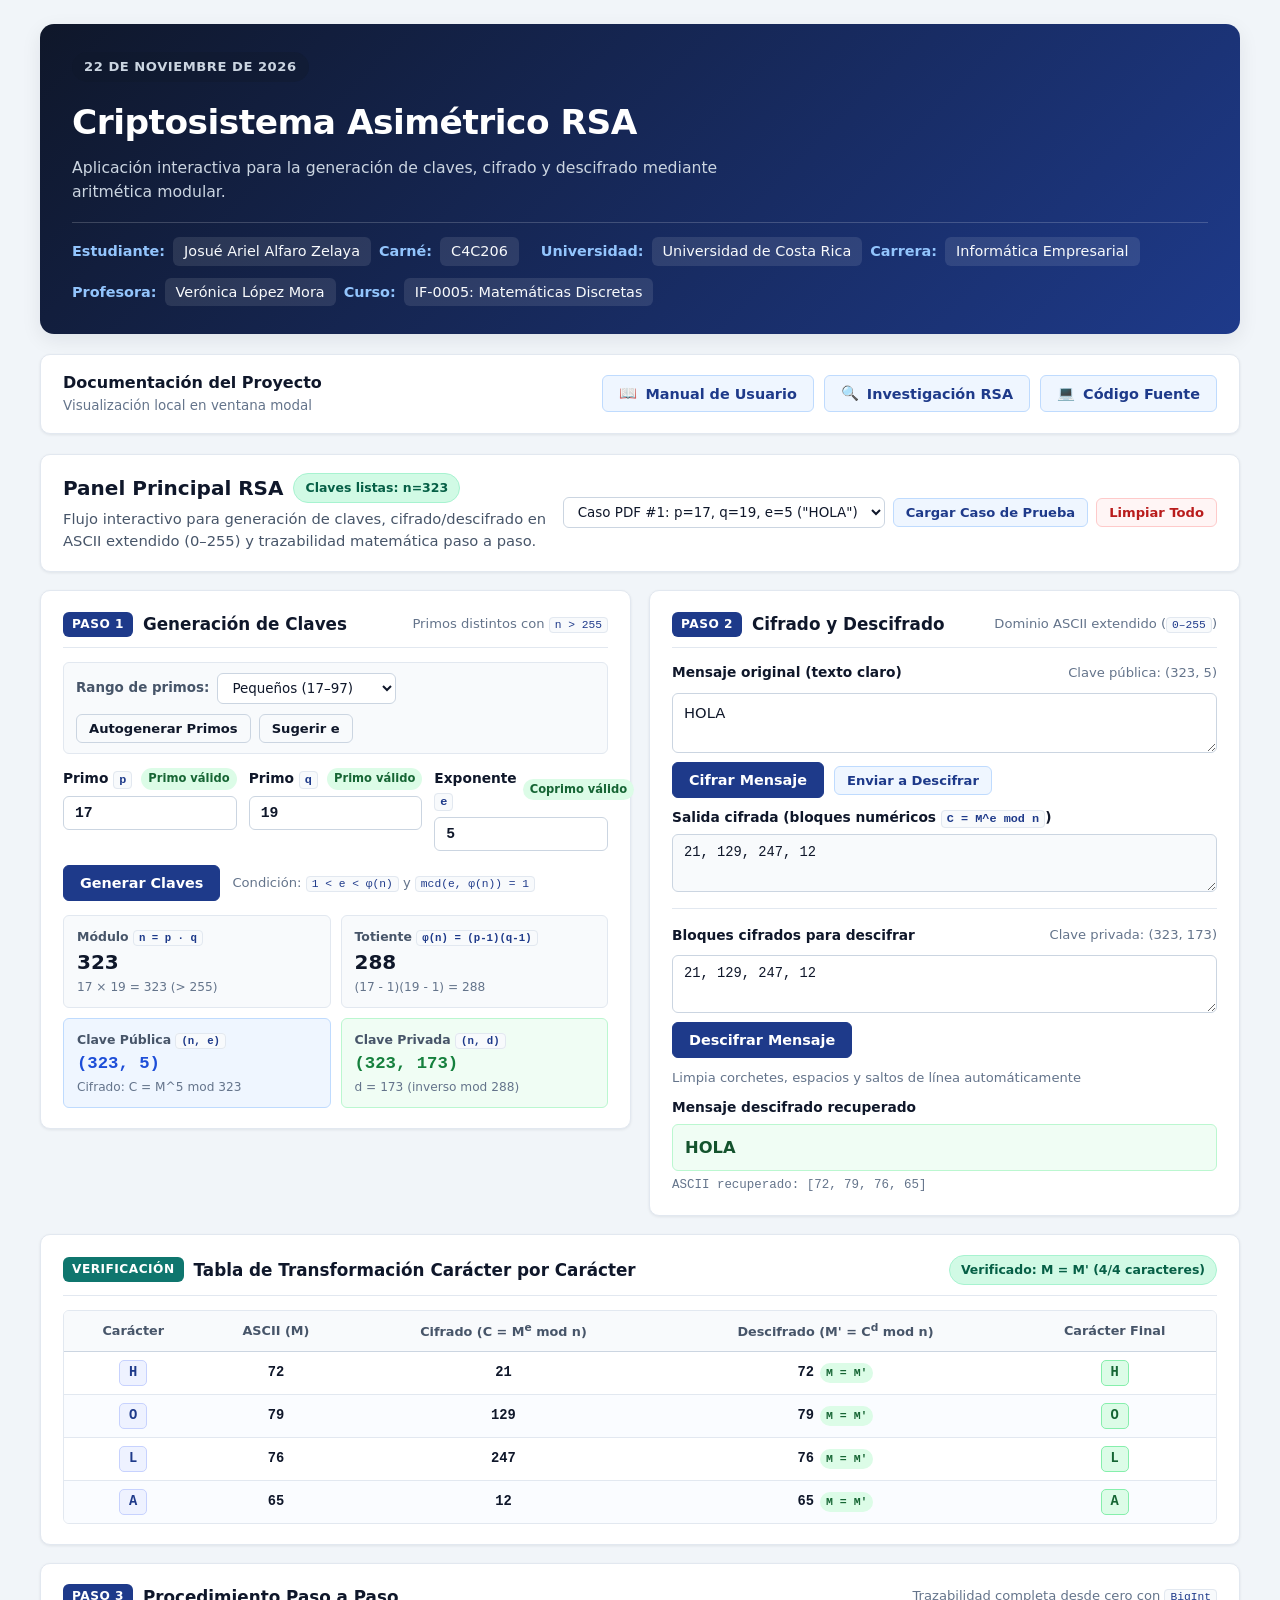
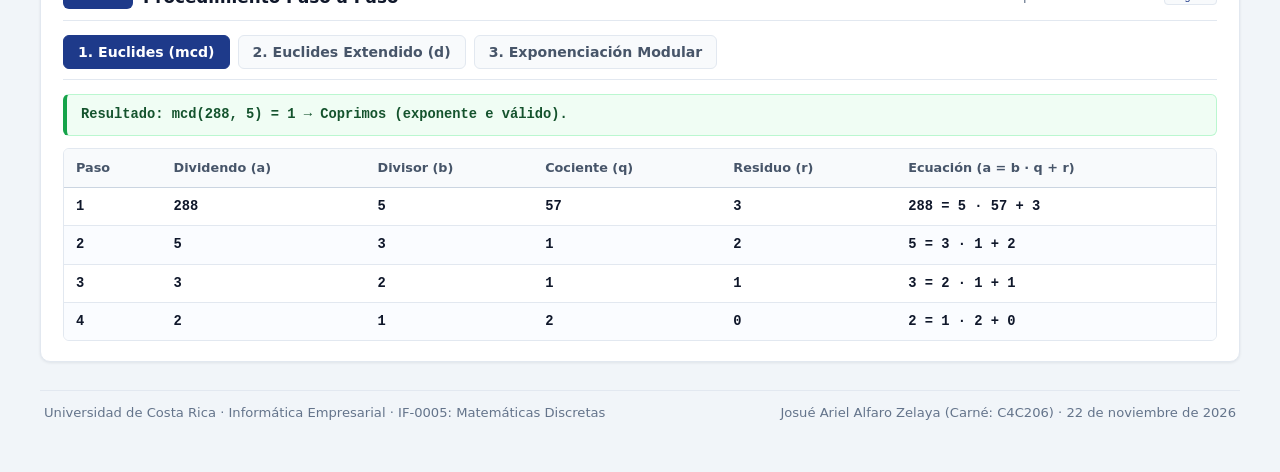
==== commit 4322e310: "¿Cambio de fechas antes de cambiar todo el resto?" ====
--- a/index.html
+++ b/index.html
@@ -11,8 +11,7 @@
     <!-- 1) Encabezado formal de presentación -->
     <header class="academic-header">
       <div class="header-top">
-        <span class="course-badge">IF-0005: Matemáticas Discretas</span>
-        <span class="date-badge">20 de noviembre de 2026</span>
+        <span class="date-badge">22 de noviembre de 2026</span>
       </div>
       <h1 class="project-title">Criptosistema Asimétrico RSA</h1>
       <p class="project-subtitle">
@@ -21,22 +20,32 @@
       <div class="members-bar">
         <div class="meta-item">
           <span class="members-label">Estudiante:</span>
+          <ul class="members-list"> 
+            <li>Josué Ariel Alfaro Zelaya</li>
+          </ul>
+          <span class="members-label">Carné:</span>
           <ul class="members-list">
-            <li>Josué Ariel Alfaro Zelaya</li>
-            <li>Carné: C4C206</li>
+            <li>C4C206</li>
           </ul>
         </div>
         <div class="meta-item">
-          <span class="members-label">Institución y Carrera:</span>
+          <span class="members-label">Universidad:</span>
+          <ul class="members-list">
+            <li>Universidad de Costa Rica</li>
+          </ul>
+          <span class="members-label">Carrera:</span>
           <ul class="members-list">
             <li>Informática Empresarial</li>
-            <li>Universidad de Costa Rica</li>
           </ul>
         </div>
         <div class="meta-item">
           <span class="members-label">Profesora:</span>
           <ul class="members-list">
             <li>Verónica López Mora</li>
+          </ul>
+          <span class="members-label">Curso:</span>
+          <ul class="members-list">
+            <li>IF-0005: Matemáticas Discretas</li>
           </ul>
         </div>
       </div>
@@ -540,7 +549,7 @@
 
     <footer class="app-footer">
       <span>Universidad de Costa Rica · Informática Empresarial · IF-0005: Matemáticas Discretas</span>
-      <span>Josué Ariel Alfaro Zelaya (Carné: C4C206) · 20 de noviembre de 2026</span>
+      <span>Josué Ariel Alfaro Zelaya (Carné: C4C206) · 22 de noviembre de 2026</span>
     </footer>
   </div>
 
@@ -589,6 +598,7 @@
 
   <!-- Scripts clásicos para compatibilidad total con file:// -->
   <script src="js/rsa.js"></script>
+  <script src="js/validaciones.js"></script>
   <script src="js/app.js"></script>
 </body>
 </html>
